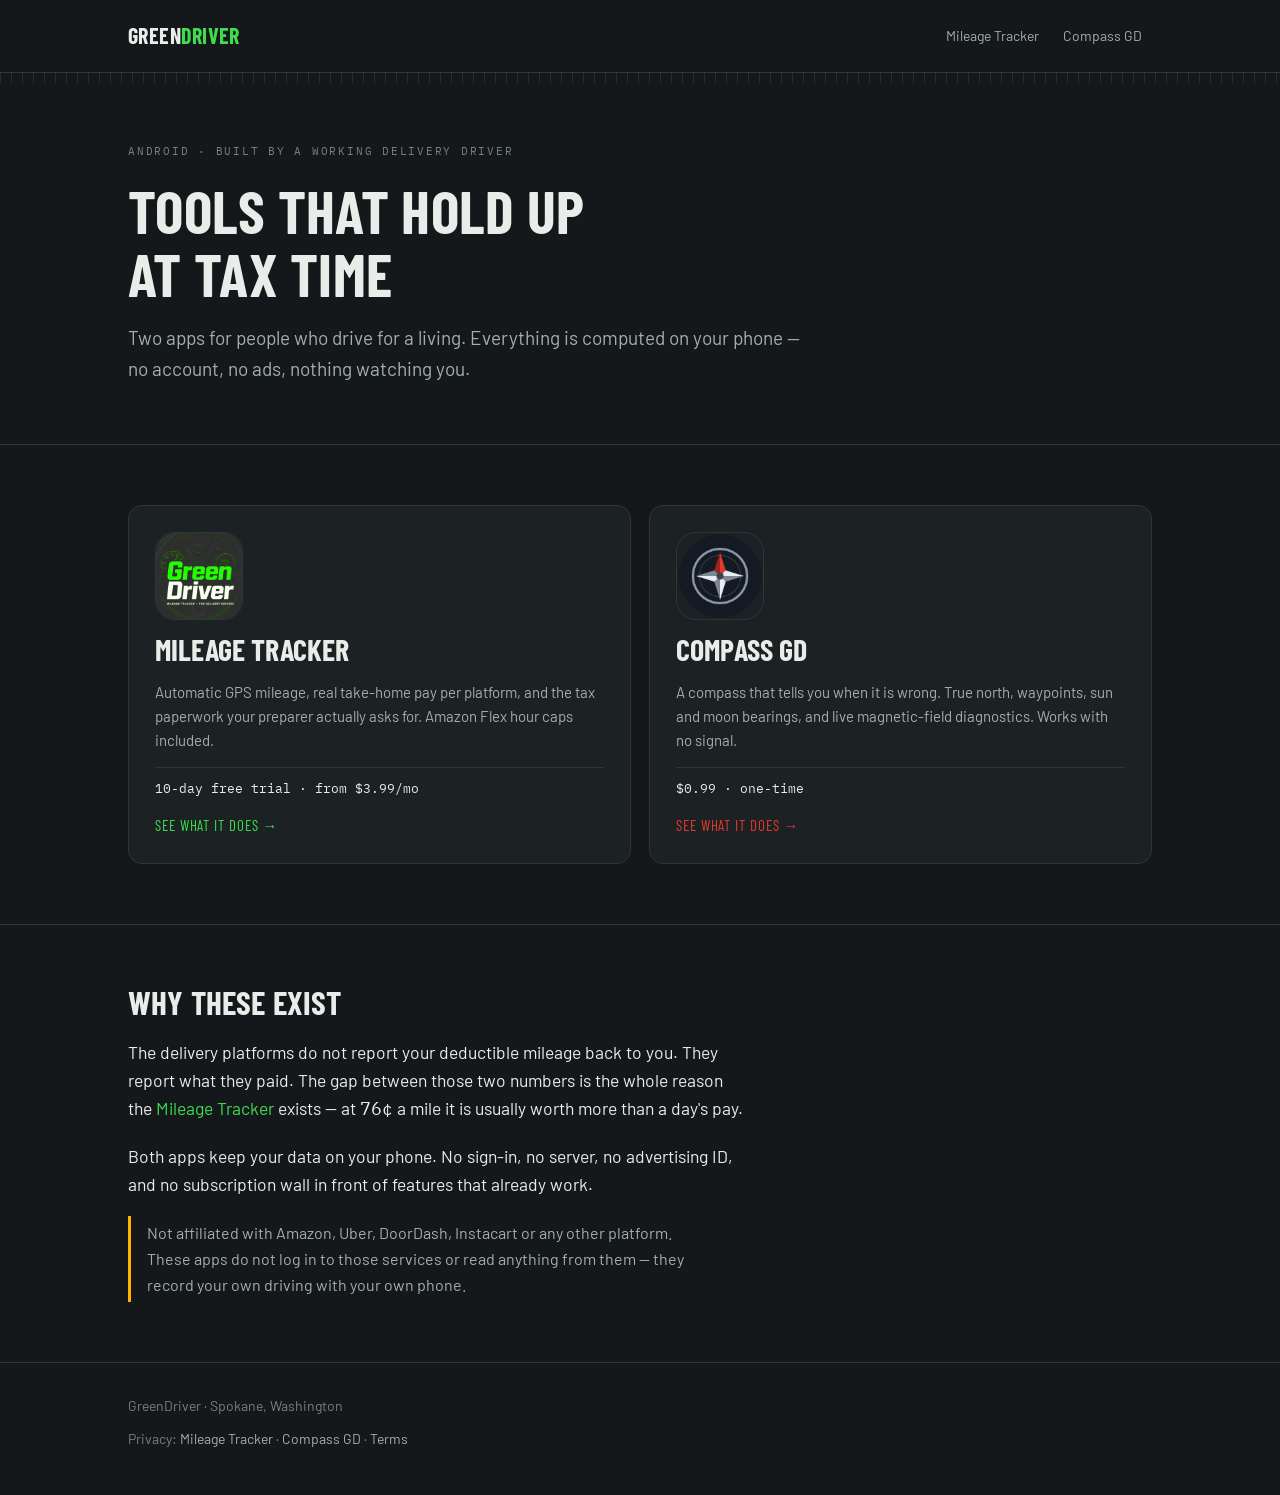
==== index.html @ e5d59e41 "Add files via upload" ====
<!doctype html>
<html lang="en">
<head>
<meta charset="utf-8">
<meta name="viewport" content="width=device-width, initial-scale=1">
<meta name="theme-color" content="#14181a">
<meta name="description" content="Android apps for gig delivery drivers. Mileage, real pay and tax paperwork, plus a compass that tells you when it is wrong.">
<title>GreenDriver Apps</title>
  <link rel="preconnect" href="https://fonts.googleapis.com">
  <link rel="preconnect" href="https://fonts.gstatic.com" crossorigin>
  <link rel="stylesheet" href="https://fonts.googleapis.com/css2?family=Barlow+Condensed:wght@600;700&family=Barlow:wght@400;600&family=IBM+Plex+Mono:wght@400;500&display=swap">
  <link rel="stylesheet" href="style.css">
</head>
<body>
<header class="topbar">
  <div class="wrap">
    <span class="wordmark">Green<span class="accent">Driver</span></span>
    <nav>
      <a href="greendriver.html">Mileage Tracker</a>
      <a href="compass.html">Compass GD</a>
    </nav>
  </div>
</header>
<div class="ticks"></div>

<main>
  <section>
    <div class="wrap stack">
      <p class="eyebrow">Android · built by a working delivery driver</p>
      <h1>Tools that hold up<br>at tax time</h1>
      <p class="lede">
        Two apps for people who drive for a living. Everything is computed on your phone —
        no account, no ads, nothing watching you.
      </p>
    </div>
  </section>

  <section>
    <div class="wrap">
      <div class="tiles">

        <a class="tile tile--gd" href="greendriver.html">
          <img src="greendriver.png" alt="GreenDriver Mileage Tracker icon">
          <h2>Mileage Tracker</h2>
          <p>
            Automatic GPS mileage, real take-home pay per platform, and the tax paperwork
            your preparer actually asks for. Amazon Flex hour caps included.
          </p>
          <span class="tile-price">10-day free trial · from $3.99/mo</span>
          <span class="tile-go">See what it does →</span>
        </a>

        <a class="tile tile--cp" href="compass.html">
          <img src="compass.png" alt="Compass GD icon">
          <h2>Compass GD</h2>
          <p>
            A compass that tells you when it is wrong. True north, waypoints, sun and moon
            bearings, and live magnetic-field diagnostics. Works with no signal.
          </p>
          <span class="tile-price">$0.99 · one-time</span>
          <span class="tile-go">See what it does →</span>
        </a>

      </div>
    </div>
  </section>

  <section>
    <div class="wrap stack">
      <h2>Why these exist</h2>
      <p>
        The delivery platforms do not report your deductible mileage back to you. They report
        what they paid. The gap between those two numbers is the whole reason the
        <a href="greendriver.html">Mileage Tracker</a> exists — at
        <span style="font-family:var(--mono)">76¢</span> a mile it is usually worth more than a
        day's pay.
      </p>
      <p>
        Both apps keep your data on your phone. No sign-in, no server, no advertising ID, and
        no subscription wall in front of features that already work.
      </p>
      <p class="callout">
        Not affiliated with Amazon, Uber, DoorDash, Instacart or any other platform. These apps
        do not log in to those services or read anything from them — they record your own
        driving with your own phone.
      </p>
    </div>
  </section>
</main>

<footer>
  <div class="wrap">
    <span>GreenDriver · Spokane, Washington</span>
    <span>
      Privacy: <a href="privacy.html">Mileage Tracker</a> ·
      <a href="compass-privacy.html">Compass GD</a> ·
      <a href="terms.html">Terms</a>
    </span>
  </div>
</footer>
</body>
</html>
---- style.css ----
/*
  GreenDriver / Compass GD — shared styles.

  Committed single-theme on purpose: both products are dark instruments, and the whole visual
  idea is a dashboard at 4am, which is when these drivers are actually working. Every colour is
  therefore stated explicitly rather than inherited, so the page holds on any host background.
*/

:root {
  /* Charcoal biased slightly green, so the ground looks chosen rather than defaulted. */
  --ground: #14181a;
  --raised: #1c2124;
  --raised-2: #232a2d;
  --line: #2e3639;

  --ink: #e8edea;
  --ink-dim: #a3afab;
  --ink-mute: #76827f;

  --green: #3fdc4f;
  --green-deep: #1f8a2b;
  --red: #e2392f;
  --amber: #ffb300;

  --display: "Barlow Condensed", "Oswald", Impact, sans-serif;
  --body: "Barlow", "Helvetica Neue", Arial, sans-serif;
  --mono: "IBM Plex Mono", ui-monospace, "SF Mono", Menlo, monospace;

  --maxw: 1080px;
  --gutter: clamp(16px, 4vw, 28px);
}

* { box-sizing: border-box; }

/* Belt and braces against a sideways scrollbar: one long unbroken string anywhere in the page
   would otherwise push the whole body wider than the phone and break every layout below. */
html { overflow-x: hidden; -webkit-text-size-adjust: 100%; }

body {
  margin: 0;
  background: var(--ground);
  color: var(--ink);
  font-family: var(--body);
  font-size: clamp(16px, 0.4vw + 15px, 17.5px);
  line-height: 1.62;
  overflow-x: hidden;
  -webkit-font-smoothing: antialiased;
}

img { max-width: 100%; display: block; }

a { color: var(--green); text-decoration: none; }
a:hover { text-decoration: underline; }
a:focus-visible,
button:focus-visible {
  outline: 2px solid var(--amber);
  outline-offset: 3px;
  border-radius: 4px;
}

.wrap {
  width: 100%;
  max-width: var(--maxw);
  margin-inline: auto;
  /* Scales from 16px on a small phone to 28px on a desktop, so the text never runs to the
     bezel and never floats absurdly far from it. */
  padding-inline: var(--gutter);
}

/* ---------------------------------------------------------------- bars */

.topbar {
  border-bottom: 1px solid var(--line);
  background: var(--ground);
}
.topbar .wrap {
  display: flex;
  align-items: center;
  gap: 14px;
  padding-block: 14px;
  flex-wrap: wrap;
}
.wordmark {
  font-family: var(--display);
  font-weight: 700;
  font-size: 22px;
  letter-spacing: 0.02em;
  text-transform: uppercase;
  color: var(--ink);
}
.wordmark .accent { color: var(--green); }
.topbar nav {
  margin-left: auto;
  display: flex;
  gap: 4px;
  font-size: 14px;
  flex-wrap: wrap;
}
/* Padded to a real finger target. Bare 14px text is about 10px tall, which is roughly a
   quarter of the 44px a thumb actually needs. */
.topbar nav a {
  color: var(--ink-dim);
  padding: 9px 10px;
  border-radius: 8px;
  min-height: 44px;
  display: flex;
  align-items: center;
}
.topbar nav a:hover { background: var(--raised); text-decoration: none; }
.topbar nav a[aria-current="page"] { color: var(--ink); }

/* The hairline of gauge ticks that runs under the header — the one piece of pure
   instrument-panel ornament on the page, and it earns its place by being the motif both
   products share: a speedometer arc and a compass rose are the same ruled edge. */
.ticks {
  height: 10px;
  background-image: repeating-linear-gradient(
    to right,
    var(--line) 0 1px,
    transparent 1px 11px
  );
  opacity: 0.8;
}

/* ---------------------------------------------------------------- type */

h1, h2, h3 {
  font-family: var(--display);
  font-weight: 700;
  line-height: 1.05;
  text-wrap: balance;
  margin: 0;
  letter-spacing: 0.005em;
}
h1 { font-size: clamp(32px, 8vw, 60px); text-transform: uppercase; }
h2 { font-size: clamp(23px, 4.6vw, 33px); text-transform: uppercase; }
h3 { font-size: 20px; }

p { margin: 0; max-width: 62ch; }

.eyebrow {
  font-family: var(--mono);
  font-size: 11px;
  letter-spacing: 0.16em;
  text-transform: uppercase;
  color: var(--ink-mute);
  margin: 0;
}

.lede { font-size: clamp(17px, 1vw + 15px, 19px); color: var(--ink-dim); }

section { padding-block: clamp(34px, 7vw, 60px); }
section + section { border-top: 1px solid var(--line); }
.stack { display: flex; flex-direction: column; gap: 18px; }
.stack-sm { display: flex; flex-direction: column; gap: 10px; }

/* ---------------------------------------------------------------- landing tiles */

.tiles {
  display: grid;
  grid-template-columns: repeat(auto-fit, minmax(min(100%, 300px), 1fr));
  gap: 18px;
}

.tile {
  display: flex;
  flex-direction: column;
  gap: 14px;
  padding: clamp(18px, 4vw, 26px);
  background: var(--raised);
  border: 1px solid var(--line);
  border-radius: 14px;
  color: inherit;
  transition: border-color 0.18s ease, transform 0.18s ease;
}
.tile:hover { text-decoration: none; transform: translateY(-2px); }
.tile--gd:hover { border-color: var(--green); }
.tile--cp:hover { border-color: var(--red); }

.tile img {
  width: 88px;
  height: 88px;
  border-radius: 20px;
  border: 1px solid var(--line);
}
.tile h2 { font-size: 30px; }
.tile p { font-size: 15px; color: var(--ink-dim); }

.tile-price {
  font-family: var(--mono);
  font-size: 13px;
  color: var(--ink);
  margin-top: auto;
  padding-top: 10px;
  border-top: 1px solid var(--line);
}
.tile-go {
  font-family: var(--display);
  text-transform: uppercase;
  letter-spacing: 0.06em;
  font-size: 15px;
}
.tile--gd .tile-go { color: var(--green); }
.tile--cp .tile-go { color: var(--red); }

/* ---------------------------------------------------------------- product hero */

.hero {
  display: flex;
  gap: clamp(18px, 3vw, 26px);
  align-items: flex-start;
  flex-wrap: wrap;
  padding-block: clamp(28px, 6vw, 48px) clamp(26px, 5vw, 40px);
}
.hero img {
  width: 104px;
  height: 104px;
  border-radius: 24px;
  border: 1px solid var(--line);
  flex: none;
}
.hero-text { flex: 1 1 320px; display: flex; flex-direction: column; gap: 12px; }

/* ---------------------------------------------------------------- spec sheet */

/*
  Label/value rows rather than feature cards. Drivers read spec sheets — for vehicles, for
  blocks, for pay — so the format is one they already parse, and it keeps a long feature list
  scannable instead of turning it into twelve identical rounded boxes.
*/
.spec { display: flex; flex-direction: column; }
.spec-row {
  display: grid;
  grid-template-columns: minmax(150px, 190px) 1fr;
  gap: 6px 24px;
  padding-block: 14px;
  border-bottom: 1px solid var(--line);
  align-items: baseline;
}
.spec-row:first-child { border-top: 1px solid var(--line); }
.spec-key {
  font-family: var(--display);
  text-transform: uppercase;
  letter-spacing: 0.05em;
  font-size: 16px;
  font-weight: 600;
  color: var(--ink);
}
.spec-val { color: var(--ink-dim); font-size: 16px; }
.spec-val b { color: var(--ink); font-weight: 600; }
.spec-val .num { font-family: var(--mono); font-variant-numeric: tabular-nums; }

@media (max-width: 620px) {
  .spec-row { grid-template-columns: 1fr; gap: 2px; padding-block: 12px; }
}

/* ---------------------------------------------------------------- pricing */

.plans {
  display: grid;
  grid-template-columns: repeat(auto-fit, minmax(min(100%, 265px), 1fr));
  gap: 16px;
}
.plan {
  display: flex;
  flex-direction: column;
  gap: 12px;
  padding: 24px;
  border: 1px solid var(--line);
  border-radius: 12px;
  background: var(--raised);
}
/* Only the recommended plan is lifted. Border, fill and glow spent on one thing, so the
   hierarchy reads at a glance instead of every box shouting equally. */
.plan--lead {
  border-color: var(--green-deep);
  background: linear-gradient(180deg, #1d2a20 0%, var(--raised) 60%);
}
.plan-name {
  font-family: var(--display);
  text-transform: uppercase;
  letter-spacing: 0.06em;
  font-size: 19px;
  font-weight: 700;
}
.plan-price {
  font-family: var(--mono);
  font-variant-numeric: tabular-nums;
  font-size: 34px;
  line-height: 1;
  color: var(--ink);
}
.plan-price small {
  font-size: 14px;
  color: var(--ink-mute);
  font-family: var(--body);
}
.plan-sub { font-size: 14px; color: var(--ink-dim); }
.plan ul { margin: 0; padding-left: 18px; font-size: 15px; color: var(--ink-dim); }
.plan li { margin-block: 5px; }

.badge {
  display: inline-block;
  font-family: var(--mono);
  font-size: 11px;
  letter-spacing: 0.1em;
  text-transform: uppercase;
  padding: 3px 9px;
  border-radius: 999px;
  border: 1px solid currentColor;
  align-self: flex-start;
}
.badge--green { color: var(--green); }
.badge--amber { color: var(--amber); }

.cta {
  display: inline-block;
  font-family: var(--display);
  font-weight: 700;
  text-transform: uppercase;
  letter-spacing: 0.07em;
  font-size: 17px;
  padding: 14px 30px;
  border-radius: 10px;
  border: none;
  cursor: pointer;
  align-self: flex-start;
  min-height: 48px;
  display: inline-flex;
  align-items: center;
  justify-content: center;
  text-align: center;
}
.cta--green { background: var(--green); color: #07140a; }
.cta--red { background: var(--red); color: #fff; }
.cta:hover { text-decoration: none; filter: brightness(1.08); }
.cta-note { font-size: 13px; color: var(--ink-mute); font-family: var(--mono); }

/* ---------------------------------------------------------------- misc */

.callout {
  border-left: 3px solid var(--amber);
  padding: 4px 0 4px 16px;
  color: var(--ink-dim);
  font-size: 16px;
}

.notlist { margin: 0; padding-left: 18px; color: var(--ink-dim); }
.notlist li { margin-block: 7px; }

footer {
  border-top: 1px solid var(--line);
  padding-block: 32px 44px;
  color: var(--ink-mute);
  font-size: 14px;
}
footer .wrap { display: flex; flex-direction: column; gap: 10px; }
footer a { color: var(--ink-dim); }

@media (prefers-reduced-motion: reduce) {
  * { transition: none !important; animation: none !important; }
}

/* ---------------------------------------------------------------- legal prose */

/*
  Policy pages are read, not scanned, so they drop the spec-sheet treatment and get a single
  measured column. Narrower than the marketing pages on purpose — legal text is the one place a
  reader genuinely needs the 65-character line.
*/
.prose { max-width: 680px; }
.prose h2 {
  font-size: 22px;
  margin-top: 40px;
  margin-bottom: 12px;
  color: var(--ink);
}
.prose h2:first-of-type { margin-top: 24px; }
.prose h3 {
  font-family: var(--body);
  font-size: 17px;
  font-weight: 600;
  margin-top: 24px;
  margin-bottom: 6px;
}
.prose p { margin-bottom: 14px; color: var(--ink-dim); max-width: none; }
.prose ul { padding-left: 20px; color: var(--ink-dim); margin-bottom: 14px; }
.prose li { margin-block: 7px; }
.prose b, .prose strong { color: var(--ink); font-weight: 600; }

.meta {
  margin-top: 18px;
  font-family: var(--mono);
  font-size: 13px;
  color: var(--ink-mute);
  display: flex;
  flex-direction: column;
  gap: 3px;
  padding-bottom: 20px;
  border-bottom: 1px solid var(--line);
}

/* The short "here is the whole policy in four lines" box at the top. Earns its border because
   it is the only thing most readers will actually read. */
.summary {
  border: 1px solid var(--green-deep);
  border-radius: 12px;
  background: #19231b;
  padding: 20px 22px;
  margin-block: 24px;
}
.summary ul { margin: 0; padding-left: 18px; }
.summary li { color: var(--ink); }

.summary--cp {
  border-color: #5a2328;
  background: #1d1416;
}

/* Legal boilerplate that must stay shouty for enforceability, but should not shout at the
   reader's eyes — small caps-ish treatment instead of full-size uppercase. */
.legalese {
  font-size: 14px;
  letter-spacing: 0.01em;
  color: var(--ink-mute);
  border-left: 2px solid var(--line);
  padding-left: 14px;
}

/* ---------------------------------------------------------------- phones */

/*
  Below 520px the page is read one-handed, often outdoors in sunlight. Everything here is about
  reclaiming width and making targets thumb-sized — not about hiding content, since a driver
  checking a privacy policy on their phone needs the same text as on a desktop.
*/
@media (max-width: 520px) {
  .topbar .wrap { padding-block: 8px; gap: 6px; }
  .wordmark { font-size: 20px; }
  .topbar nav { width: 100%; margin-left: 0; justify-content: flex-start; }

  .hero { flex-direction: column; align-items: flex-start; }
  .hero img { width: 84px; height: 84px; border-radius: 20px; }

  .tile img { width: 76px; height: 76px; }

  /* Full-width buttons: easier to hit, and they stop looking stranded on a narrow column. */
  .cta { align-self: stretch; width: 100%; }

  .plan { padding: 20px; }
  .plan-price { font-size: 30px; }

  .prose h2 { margin-top: 32px; }
  .summary { padding: 16px 18px; }
}

/* Very small / older Android screens (360px and under) — the Galaxy A-series floor. */
@media (max-width: 360px) {
  .plan-price { font-size: 27px; }
  .tile h2 { font-size: 26px; }
  .spec-key { font-size: 15px; }
}

/* Large desktops: stop the measure growing forever, but let the page breathe. */
@media (min-width: 1240px) {
  .hero { padding-block: 60px 48px; }
}

/* Printing a policy is a real thing people do with these two pages. */
@media print {
  .topbar, .ticks, footer, .cta { display: none; }
  body { background: #fff; color: #000; font-size: 11pt; }
  .prose p, .prose li, .summary li { color: #000; }
  .summary { border: 1px solid #999; background: #f4f4f4; }
  a { color: #000; text-decoration: underline; }
}
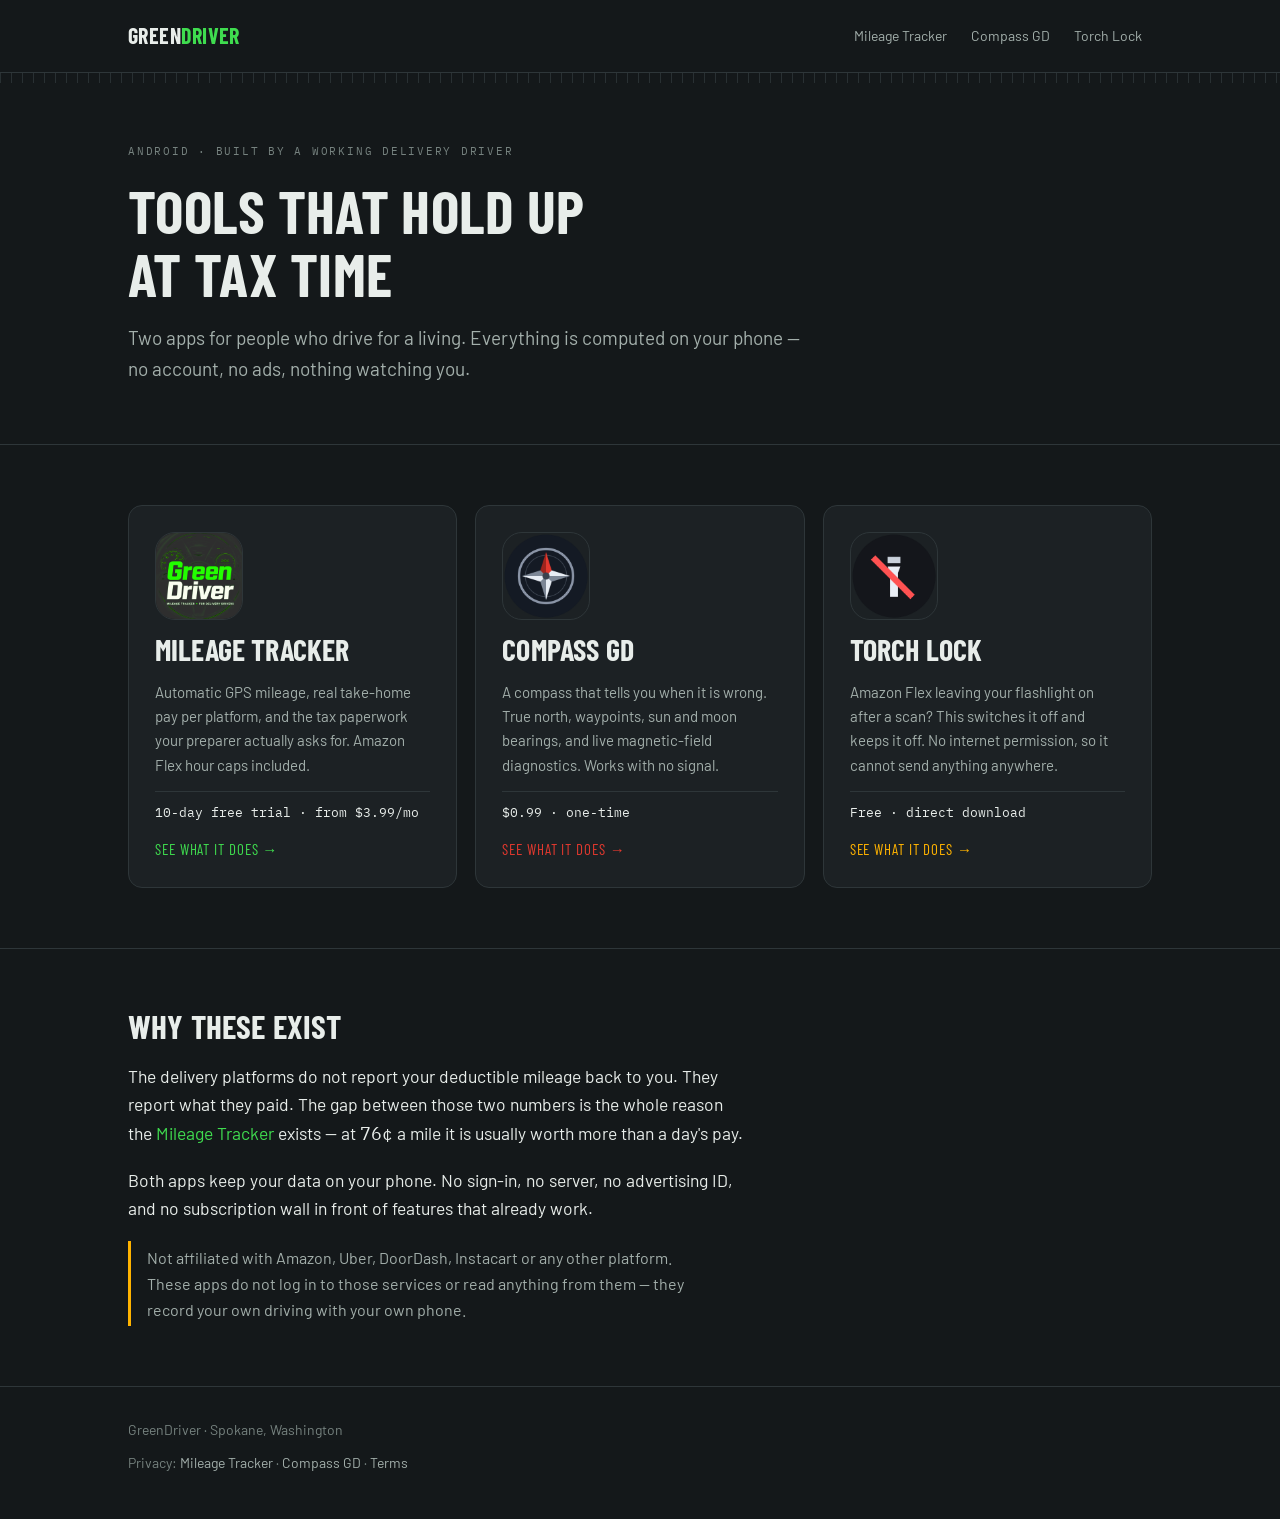
==== commit 7e11aea2: "Add Torch Lock as a free download Explains the Amazon Flex flashlight bug — Flex lights the torch to" ====
--- a/index.html
+++ b/index.html
@@ -18,6 +18,7 @@
     <nav>
       <a href="greendriver.html">Mileage Tracker</a>
       <a href="compass.html">Compass GD</a>
+      <a href="torchlock.html">Torch Lock</a>
     </nav>
   </div>
 </header>
@@ -61,6 +62,18 @@
           <span class="tile-go">See what it does →</span>
         </a>
 
+
+        <a class="tile tile--tl" href="torchlock.html">
+          <img src="torchlock.png" alt="Torch Lock icon">
+          <h2>Torch Lock</h2>
+          <p>
+            Amazon Flex leaving your flashlight on after a scan? This switches it off and keeps
+            it off. No internet permission, so it cannot send anything anywhere.
+          </p>
+          <span class="tile-price">Free · direct download</span>
+          <span class="tile-go">See what it does →</span>
+        </a>
+
       </div>
     </div>
   </section>
--- a/style.css
+++ b/style.css
@@ -474,3 +474,8 @@
   .summary { border: 1px solid #999; background: #f4f4f4; }
   a { color: #000; text-decoration: underline; }
 }
+
+/* Torch Lock tile — amber, so the three apps read as distinct at a glance without the third
+   competing with the two paid ones for attention. */
+.tile--tl:hover { border-color: var(--amber); }
+.tile--tl .tile-go { color: var(--amber); }
